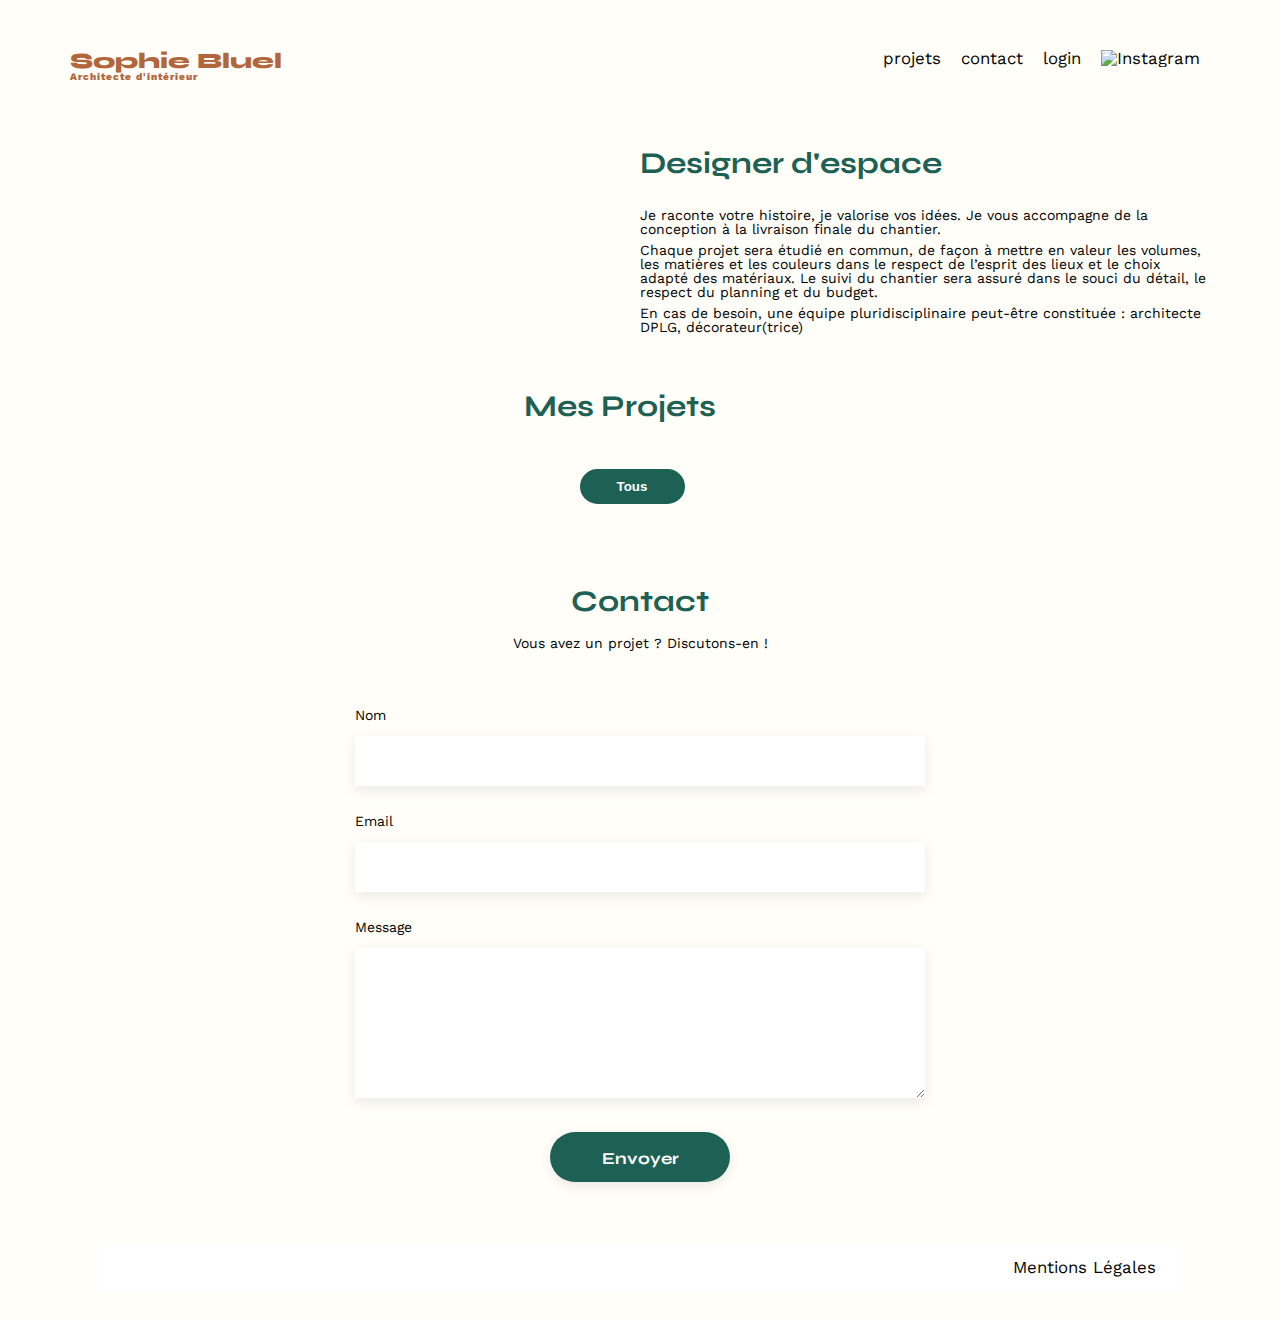
==== FrontEnd/index.html @ 2ed7d847 "correction style modale" ====
<!DOCTYPE html>
<html lang="fr">

<head>
	<meta charset="UTF-8">
	<title>Sophie Bluel - Architecte d'intérieur</title>
	<meta name="viewport" content="width=device-width, initial-scale=1.0">
	<link rel="preconnect" href="https://fonts.googleapis.com">
	<link rel="preconnect" href="https://fonts.gstatic.com" crossorigin>
	<script src="https://kit.fontawesome.com/d220321d0c.js" crossorigin="anonymous"></script>
	<link href="https://fonts.googleapis.com/css2?family=Syne:wght@700;800&family=Work+Sans&display=swap"
		rel="stylesheet">
	<link rel="stylesheet" href="modale_test_style.css">
	<meta name="description" content="">
	<link rel="stylesheet" href="./assets/style.css">
</head>

<body>
	<div class="banner">
		<i class="fa-regular fa-pen-to-square"></i>
		<p>mode édition</p>
		<button>publier les changements</button>
	</div>
	<header>
		<h1>Sophie Bluel <span>Architecte d'intérieur</span></h1>
		<nav>
			<ul>
				<li><a href="index.html">projets</a></li>
				<li><a href="#">contact</a></li>
				<li class="login_logout"><a href="login.html">login</a></li>
				<li><a href="#"><img src="./assets/icons/instagram.png" alt="Instagram"></a></li>
			</ul>
		</nav>
	</header>
	<main>

		<section id="introduction">
			<figure id="avatar">
				<img src="./assets/images/sophie-bluel.png" alt="">
				<div class="modify_avatar">
				</div>
			</figure>
			<article>
				<div class="modify_bio">
				</div>
				<h2>Designer d'espace</h2>
				<p>Je raconte votre histoire, je valorise vos idées. Je vous accompagne de la conception à la livraison
					finale du chantier.</p>
				<p>Chaque projet sera étudié en commun, de façon à mettre en valeur les volumes, les matières et les
					couleurs dans le respect de l’esprit des lieux et le choix adapté des matériaux. Le suivi du
					chantier sera assuré dans le souci du détail, le respect du planning et du budget.</p>
				<p>En cas de besoin, une équipe pluridisciplinaire peut-être constituée : architecte DPLG,
					décorateur(trice)</p>
			</article>
		</section>
		<!-- 1ere modale  -->
		<aside id="modal1" class="modal" aria-hidden="true" role="modal" aria-labelledby="titlemodal"
			style="display:none">
			<div class="modal-wrapper js-modal-stop">
				<div class="x_mark">
					<i class="fa-sharp fa-solid fa-xmark js-modal-close"></i>
				</div>
				<h3>Galerie photo</h3>
				<div class="modal_gallery">
				</div>
				<hr>


				<input type="submit" value="Ajouter une photo" class="add_work">
				<p class="delete_gallery">supprimer la gallerie</p>
			</div>


			</div>
		</aside>
		<!-- 2e modale  -->
		<aside id="modal2" class="modal"aria-hidden="true" role="modal" aria-labelledby="titlemodal" style="display:none">
			<div class="modal-wrapper modal_wrapper2 js-modal-stop ">
				<div class="modal2_nav">
					<a href="#modal1" class="return_back js-modal"><i class="fa-solid fa-arrow-left"></i></a>
					<i class="fa-sharp fa-solid fa-xmark js-modal-close"></i>
				</div>
				<h3>Ajout photo</h3>
				<form>
					<div class="modal2_add_picture_box">
						<i class="fa-regular fa-image"></i>
						<label for="file" class="btn_add_file" >+ Ajouter photo</label>
						<input id="file" type="file" style="display: none;" accept=".png, .jpg, .jpeg" name="add_file" required>
						<p>jpg. png : 4mo max</p>
					</div>
					<div class="modal_form_description">
						<label for="modal_form_title">Titre</label>
						<input type="text" name="modal_form_title" id="modal_form_title" required>
						<label for="modal_form_categories">Catégorie</label>
						<select name="modal_form_categories" id="modal_form_categories" required>
						</select>
					</div>

					
					<hr>
					
					<input type="submit" value="valider" id="modal2_submit">
					
				</form>
			</div>


			</div>
		</aside>
		<section id="portfolio">
			<div class="project">
				<h2>Mes Projets</h2>
				<div class="modify_project">
				</div>
			</div>
			<div class="filtres">
				<button id="btn_tous" class="btn active_btn">Tous</button>
			</div>
			<div class="gallery">
			</div>
		</section>
		<section id="contact">
			<h2>Contact</h2>
			<p>Vous avez un projet ? Discutons-en !</p>
			<form action="#" method="post">
				<label for="name">Nom</label>
				<input type="text" name="name" id="name">
				<label for="email">Email</label>
				<input type="email" name="email" id="email">
				<label for="message">Message</label>
				<textarea name="message" id="message" cols="30" rows="10"></textarea>
				<input type="submit" value="Envoyer">
			</form>
		</section>
	</main>

	<footer>
		<nav>
			<ul>
				<li>Mentions Légales</li>
			</ul>
		</nav>
	</footer>
	<!-- <script src="works.js"></script> -->
	<script src="scripts/script.js" defer></script>
	<script src="scripts/modal.js" defer></script>
</body>

</html>
---- FrontEnd/modale_test_style.css ----
* {
    box-sizing: border-box;
    margin: 0;
    padding: 0;
}

.modal {
    position: fixed;
    display: flex;
    align-items: center;
    justify-content: center;
    top: 0;
    left: 0;
    width: 100%;
    height: 100%;
    background-color: rgba(0, 0, 0, 0.3);
}

.modal-wrapper {
    overflow: auto;
    display: flex;
    flex-direction: column;
    align-items: center;
    max-height: calc(100vh - 30px);
    max-width: calc(60vw - 20px);
    border-radius: 10px;
    padding: 20px;
    background-color: #fff;

}

.modal h3 {
    text-align: center;
    margin-top: 10px;
    margin-bottom: 10px;
    font-size: 2rem;
}

.modal_gallery {
    overflow: auto; /* permet de créer un scroll sur la gallerie de la modale si beaucoup de projets */
    display: grid;
    grid-template-columns: repeat(5, 1fr);
    margin: 0 25%;

}

.modal_gallery p {
    font-size: 0.8rem;
    margin-bottom: 1rem;
    margin-top: 0.2rem;
}

.x_mark {
    display: flex;
    justify-content: end;
    width: 95%;
}

.fa-xmark {
    text-align: end;
    cursor: pointer;
}

.modal_img_wrapper {
    position: relative;
    width: 80%;

}

.modal img {
    display: block;
    width: 100%;
    object-fit: cover;
}

.fa-arrows-up-down-left-right{
    visibility: hidden;
    right: 18px;
    
}

.fa-trash-can {
    right: 3px;
    cursor: pointer;
}

.fa-trash-can, .fa-arrows-up-down-left-right {
    font-size: 0.4rem;
    position: absolute;
    top: 3px;
    background-color: black;
    color: white;
    padding: 0.2rem;
}

.modal_img_wrapper:hover .fa-arrows-up-down-left-right {
    visibility: visible;
}

hr {
    border: 0.5px solid #b3b3b3;
    width: 60%;
    height: 0.5px;


}

.add_work {
    border: none;
    padding: 1em;
}

.delete_gallery {
    color: red;
    cursor: pointer;
}

/* 2e modale  */
.modal-wrapper2 {
    overflow: auto;
}
#modal2 form {
    display: flex;
    justify-content: center;
    flex-direction: column;
}

.modal2_nav {
    width: 100%;
    display: flex;
    justify-content: space-between;
    
}

.fa-arrow-left {
    cursor: pointer;
}

#modal2 h3 {
    font-weight: 400;
    margin-bottom: 2rem;
}

.modal2_add_picture_box {
    display: flex;
    flex-direction: column;
    justify-content: center;
    align-items: center;
    background-color:  #E8F1F6;
    padding: 20px;
    width: 45vw;
    
}

.modal2_add_picture_box p {
    color: gray;
    margin-top: 0.5rem;
}

.fa-image {
    color: gray;
    font-size: 4.5rem;
 
}

.btn_add_file {
    text-align: center;
    min-width: 200px;
    padding: 0.8rem;
    border-radius: 20px;
    margin-top: 1rem;
    font-weight: 600;
    color: #4e85a3;
    background-color: rgba(174, 182, 200, 0.662);
    cursor: pointer;
}

.modal_form_description {
    display: flex;
    flex-direction: column;
    margin-top: 1rem;
}

#modal2 input, #modal2 select {
	height: 50px;
	font-size: 1.2em;
	border: none;
	box-shadow: 0px 4px 14px rgba(0, 0, 0, 0.09);
	outline: none;
}
#modal2 label {
	margin: 2em 0 1em 0;
    font-family: 'Work Sans';
}

#modal2_submit {
    min-width: 300px;
    background-color: #b3b3b3;  
    cursor: default;
    margin-bottom: 1rem;
   
}


#modal2 hr {
    margin-top: 2rem;
    width: 100%;
}
---- FrontEnd/assets/style.css ----
/* http://meyerweb.com/eric/tools/css/reset/
   v2.0 | 20110126
   License: none (public domain)
*/

html, body, div, span, applet, object, iframe,
h1, h2, h3, h4, h5, h6, p, blockquote, pre,
a, abbr, acronym, address, big, cite, code,
del, dfn, em, img, ins, kbd, q, s, samp,
small, strike, strong, sub, sup, tt, var,
b, u, i, center,
dl, dt, dd, ol, ul, li,
fieldset, form, label, legend,
table, caption, tbody, tfoot, thead, tr, th, td,
article, aside, canvas, details, embed,
figure, figcaption, footer, header, hgroup,
menu, nav, output, ruby, section, summary,
time, mark, audio, video {
	margin: 0;
	padding: 0;
	border: 0;
	font-size: 100%;
	font: inherit;
	vertical-align: baseline;
}
/* HTML5 display-role reset for older browsers */
article, aside, details, figcaption, figure,
footer, header, hgroup, menu, nav, section {
	display: block;
}
body {
	line-height: 1;
}
ol, ul {
	list-style: none;
}
blockquote, q {
	quotes: none;
}
blockquote:before, blockquote:after,
q:before, q:after {
	content: '';
	content: none;
}
table {
	border-collapse: collapse;
	border-spacing: 0;
}
/** end reset css**/
input {
	padding: 1rem;
}
body {
	max-width: 1140px;
	margin:auto;
	font-family: 'Work Sans' ;
	font-size: 14px;
	background-color: #FFFEF8;
}
header {
	display: flex;
	justify-content: space-between;
	margin: 50px 0
}
section {
	margin: 50px 0
}
a {
	text-decoration: none;
	color: #000;
}
h1{
	display: flex;
	flex-direction: column;
	font-family: 'Syne';
	font-size: 22px;
	font-weight: 800;
	color: #B1663C
}

h1 > span {
	font-family: 'Work Sans';
	font-size:10px;
	letter-spacing: 0.1em;
;
}

h2{
	font-family: 'Syne';
	font-weight: 700;
	font-size: 30px;
	color: #1D6154
}
nav ul {
	display: flex;
	align-items: center;
	list-style-type: none;

}
nav li {
	padding: 0 10px;
	font-size: 1.2em;
}

li:hover, li a:hover {
	color: #B1663C;
}
#introduction {
	display: flex;
	align-items: center;
}
#introduction figure {
	flex: 1
}
#introduction img {
	display: block;
	margin: auto;
	width: 80%;
}

#introduction article {
	flex: 1
}
#introduction h2 {
	margin-bottom: 1em;
}

#introduction p {
	margin-bottom: 0.5em;
}
#portfolio h2 {
	text-align: center;
	margin-right: 2.5rem;
	
}
.filtres {
	display: flex;
	justify-content: center;
	margin-bottom: 2rem;
	
}
.btn {
	padding: 0.5rem;
	border-radius: 20px;
	margin-right: 1rem;
	min-width: 105px;
	border: 2px solid #1D6154;
	color: #1D6154;
	font-weight: 600;
	background-color: #FFFEF8;
	cursor: pointer;
}
.active_btn{
	background-color: #1D6154;
	color: #fff;
}


.gallery {
	width: 100%;
	display: grid;
	grid-template-columns: 1fr 1fr 1fr;
	grid-column-gap: 20px;
	grid-row-gap: 20px;
}

.gallery img {
	width: 100%;

}
#contact {
	width: 50%;
	margin: auto;
}
#contact > * {
	text-align: center;

}
#contact h2{
	margin-bottom: 20px;
}
#contact form, #login form {
	text-align: left;
	margin-top:30px;
	display: flex;
	flex-direction: column;
}

#contact input, #login input {
	height: 50px;
	font-size: 1.2em;
	border: none;
	box-shadow: 0px 4px 14px rgba(0, 0, 0, 0.09);
	outline: none;
}
#contact label, #login label {
	margin: 2em 0 1em 0;
}
#contact textarea {
	border: none;
	box-shadow: 0px 4px 14px rgba(0, 0, 0, 0.09);
	outline: none;
}

input[type="submit"]{
	font-family: 'Syne';
	font-weight: 700;
	color: white;
	background-color: #1D6154;
	margin : 2em auto ;
	width: 180px;
	text-align: center;
	border-radius: 60px ;
	cursor: pointer;
}

footer {
	width: 100%;
	


}
footer nav ul {
	display: flex;
	justify-content: flex-end;
	margin: 2em;
	background-color: #fff;
	padding: 1rem;
	
}
/* style page login  */
#login{
	width: 30%;
	margin: auto;
}

#login h2 {
	text-align: center;
	margin-top: 150px;
	
}

#login a {
	text-decoration: underline;
	text-align: center;
	margin-bottom: 20px;
}

#password {
	margin-bottom: 1rem;
}
.error_msg_container{
	height: 1rem;
}
#login .connection_error {
	box-shadow: 0px 0px 10px 5px rgb(218, 16, 16);
	animation: shake 0.8s 1;
}

/* animation mauvais mdp  */
@keyframes shake {

	from, to {
		transform: translate3d(0, 0, 0);
	  }
	
	  10%, 30%, 50%, 70%, 90% {
		transform: translate3d(-10px, 0, 0);
	  }
	
	  20%, 40%, 60%, 80% {
		transform: translate3d(10px, 0, 0);
	  }
	}
	.error_message_login {
		text-align: center;
		color: rgb(218, 16, 16)
	}

/* style page accueil mode édition   */

.banner {
	display: none;
	justify-content: center;
	align-items: center;
	background-color: #000;
	color: white;
	height: 3rem;
}
.banner > * {
	margin-left: 1rem;
}

.banner button {
	background-color: #fff;
	border-radius: 15px;
	padding: 0.5rem;
	width: 200px;
	border: none;
	font-weight: bold;
}

.modify_avatar {
	display: flex;
	margin-left: 55px;
	margin-top: 1rem;
	cursor: pointer;

}
.modify_bio {
	margin-bottom: 1rem;
}
.modify_avatar a, .modify_project a, .modify_bio a {
	margin-left: 0.5rem;
}

.project {
	display: flex;
	justify-content: center;
	align-items: center;
	margin-bottom: 3rem;
}

.modify_project, .modify_bio {
	display: flex;
	cursor: pointer;
}


.login_logout {
	cursor: pointer;
}
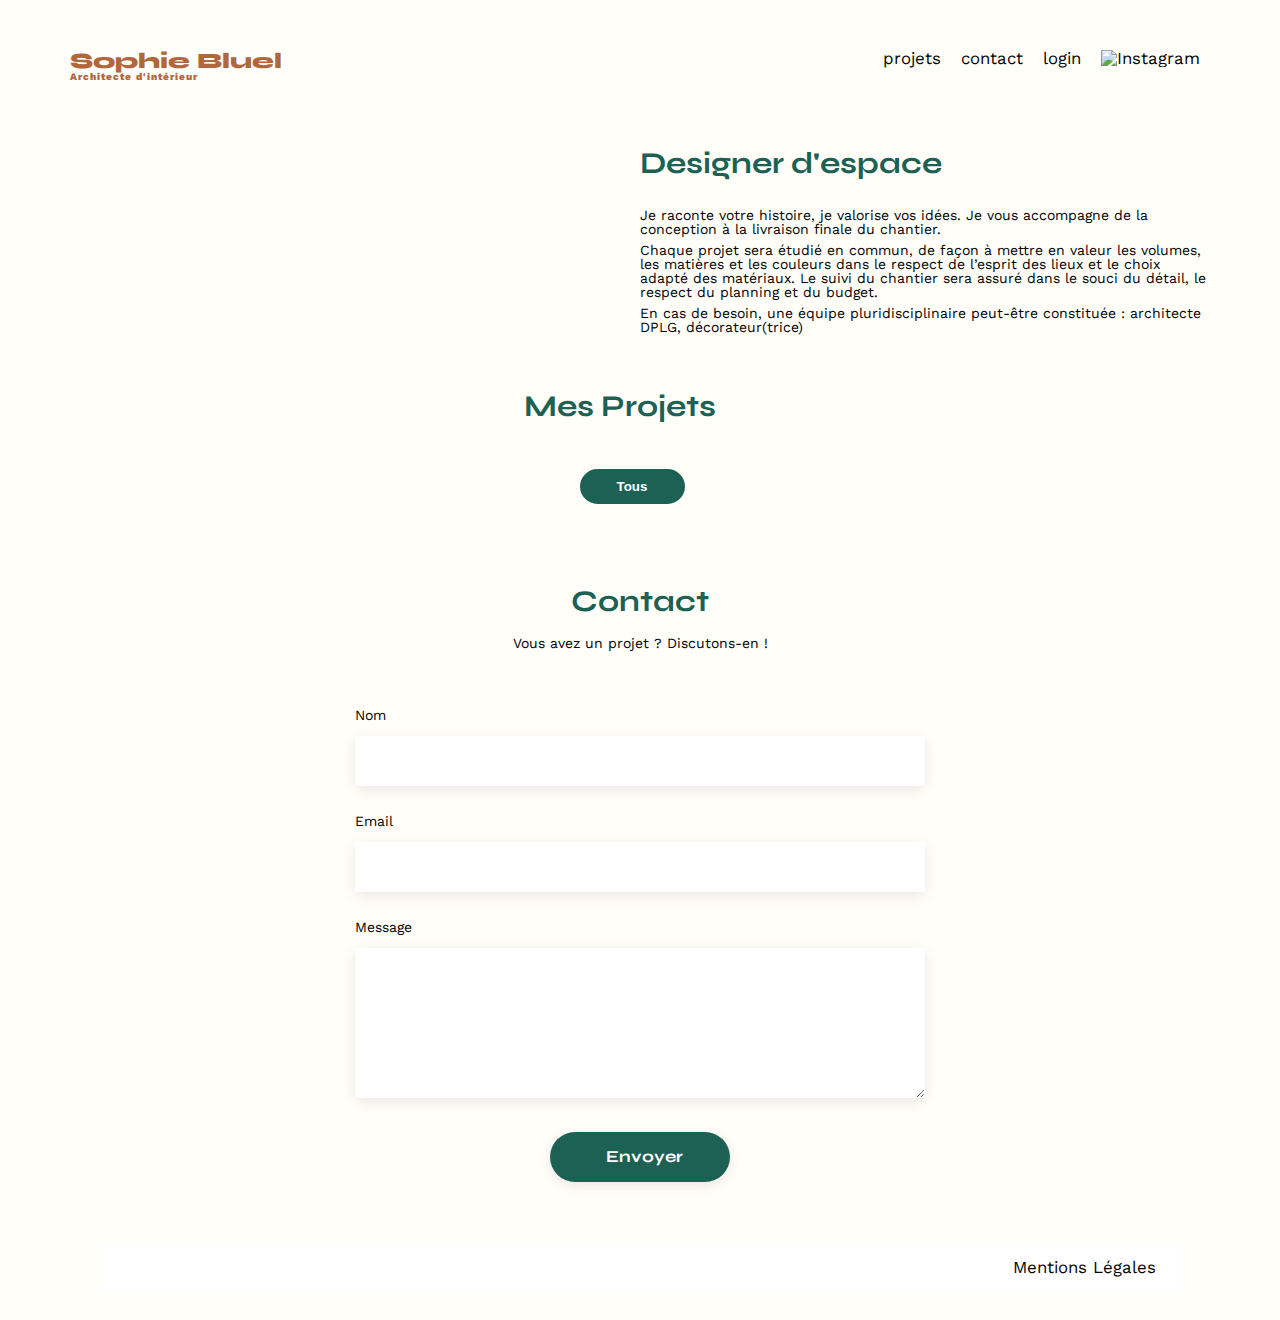
==== commit 78db6d65: "reset de la modale 2 à la fermeture" ====
--- a/FrontEnd/index.html
+++ b/FrontEnd/index.html
@@ -10,9 +10,9 @@
 	<script src="https://kit.fontawesome.com/d220321d0c.js" crossorigin="anonymous"></script>
 	<link href="https://fonts.googleapis.com/css2?family=Syne:wght@700;800&family=Work+Sans&display=swap"
 		rel="stylesheet">
-	<link rel="stylesheet" href="modale_test_style.css">
+	<link rel="stylesheet" href="./assets/styles/modale.css">
 	<meta name="description" content="">
-	<link rel="stylesheet" href="./assets/style.css">
+	<link rel="stylesheet" href="./assets/styles/style.css">
 </head>
 
 <body>
@@ -74,37 +74,40 @@
 			</div>
 		</aside>
 		<!-- 2e modale  -->
-		<aside id="modal2" class="modal"aria-hidden="true" role="modal" aria-labelledby="titlemodal" style="display:none">
+		<aside id="modal2" class="modal" aria-hidden="true" role="modal" aria-labelledby="titlemodal"
+			style="display:none">
 			<div class="modal-wrapper modal_wrapper2 js-modal-stop ">
 				<div class="modal2_nav">
 					<a href="#modal1" class="return_back js-modal"><i class="fa-solid fa-arrow-left"></i></a>
 					<i class="fa-sharp fa-solid fa-xmark js-modal-close"></i>
 				</div>
 				<h3>Ajout photo</h3>
-				<form>
+				<form class="js-add-file" action="#" method="post">
 					<div class="modal2_add_picture_box">
-						<i class="fa-regular fa-image"></i>
-						<label for="file" class="btn_add_file" >+ Ajouter photo</label>
-						<input id="file" type="file" style="display: none;" accept=".png, .jpg, .jpeg" name="add_file" required>
-						<p>jpg. png : 4mo max</p>
+						<div class="preview"></div>
+						<div class="js_add_file_container add_file_design">
+							<i class="fa-regular fa-image"></i>
+							<label for="file" class="btn_add_file">+ Ajouter photo</label>
+							<input id="file" type="file" style="display: none;" accept=".png, .jpg, .jpeg" name="file"
+								required>
+							<p>jpg. png : 4mo max</p>
+						</div>
 					</div>
 					<div class="modal_form_description">
 						<label for="modal_form_title">Titre</label>
-						<input type="text" name="modal_form_title" id="modal_form_title" required>
+						<input type="text" name="title" id="modal_form_title" required>
 						<label for="modal_form_categories">Catégorie</label>
-						<select name="modal_form_categories" id="modal_form_categories" required>
+						<select name="category" id="modal_form_categories" required>
 						</select>
 					</div>
 
-					
+
 					<hr>
-					
+
 					<input type="submit" value="valider" id="modal2_submit">
-					
+
 				</form>
 			</div>
-
-
 			</div>
 		</aside>
 		<section id="portfolio">
--- a/FrontEnd/assets/styles/modale.css
+++ b/FrontEnd/assets/styles/modale.css
@@ -0,0 +1,229 @@
+* {
+    box-sizing: border-box;
+    margin: 0;
+    padding: 0;
+}
+
+.modal {
+    position: fixed;
+    display: flex;
+    align-items: center;
+    justify-content: center;
+    top: 0;
+    left: 0;
+    width: 100%;
+    height: 100%;
+    background-color: rgba(0, 0, 0, 0.3);
+}
+
+.modal-wrapper {
+    overflow: auto;
+    display: flex;
+    flex-direction: column;
+    align-items: center;
+    max-height: calc(100vh - 30px);
+    width: calc(50vw - 20px);
+    border-radius: 10px;
+    padding: 20px;
+    background-color: #fff;
+
+}
+
+.modal h3 {
+    text-align: center;
+    margin-top: 10px;
+    margin-bottom: 10px;
+    font-size: 2rem;
+}
+
+.modal_gallery {
+    overflow: auto; /* permet de créer un scroll sur la gallerie de la modale si beaucoup de projets */
+    display: grid;
+    grid-template-columns: repeat(5, 1fr);
+    margin: 0 25%;
+
+}
+
+.modal_gallery p {
+    font-size: 0.8rem;
+    margin-bottom: 1rem;
+    margin-top: 0.2rem;
+}
+
+.x_mark {
+    display: flex;
+    justify-content: end;
+    width: 95%;
+}
+
+.fa-xmark {
+    text-align: end;
+    cursor: pointer;
+}
+
+.modal_img_wrapper {
+    position: relative;
+    width: 80%;
+
+}
+
+.modal img {
+    display: block;
+    width: 100%;
+    object-fit: cover;
+}
+
+.fa-arrows-up-down-left-right{
+    visibility: hidden;
+    right: 18px;
+    
+}
+
+.fa-trash-can {
+    right: 3px;
+    cursor: pointer;
+}
+
+.fa-trash-can, .fa-arrows-up-down-left-right {
+    font-size: 0.4rem;
+    position: absolute;
+    top: 3px;
+    background-color: black;
+    color: white;
+    padding: 0.2rem;
+}
+
+.modal_img_wrapper:hover .fa-arrows-up-down-left-right {
+    visibility: visible;
+}
+
+hr {
+    border: 0.5px solid #b3b3b3;
+    width: 50%;
+    height: 0.5px;
+
+
+}
+
+.add_work {
+    border: none;
+    padding: 1em;
+}
+
+.delete_gallery {
+    color: red;
+    cursor: pointer;
+}
+
+/* 2e modale  */
+.modal-wrapper2 {
+    overflow: auto;
+    
+    
+}
+#modal2 form {
+    display: flex;
+    justify-content: center;
+    flex-direction: column;
+}
+
+.modal2_nav {
+    width: 100%;
+    display: flex;
+    justify-content: space-between;
+    
+}
+
+.fa-arrow-left {
+    cursor: pointer;
+}
+
+#modal2 h3 {
+    font-weight: 400;
+    margin-bottom: 2rem;
+}
+
+.modal2_add_picture_box {
+    display: flex;
+    flex-direction: column;
+    justify-content: center;
+    align-items: center;
+    background-color:  #E8F1F6;
+    width: 30vw;
+    
+    
+    
+}
+.add_file_design {
+    display: flex;
+    flex-direction: column;
+    justify-content: center;
+    align-items: center;
+    padding: 20px;
+    width: 30vw;
+    
+}
+
+.modal2_add_picture_box p {
+    color: gray;
+    margin-top: 0.5rem;
+}
+
+.fa-image {
+    color: gray;
+    font-size: 4.5rem;
+ 
+}
+
+.btn_add_file {
+    text-align: center;
+    min-width: 200px;
+    padding: 0.8rem;
+    border-radius: 20px;
+    margin-top: 1rem;
+    font-weight: 600;
+    color: #4e85a3;
+    background-color: rgba(174, 182, 200, 0.662);
+    cursor: pointer;
+}
+
+.modal_form_description {
+    display: flex;
+    flex-direction: column;
+    margin-top: 1rem;
+}
+
+#modal2 input, #modal2 select {
+	height: 50px;
+	font-size: 1.2em;
+	border: none;
+	box-shadow: 0px 4px 14px rgba(0, 0, 0, 0.09);
+	outline: none;
+}
+#modal2 label {
+	margin: 2em 0 1em 0;
+    font-family: 'Work Sans';
+}
+
+#modal2_submit {
+    min-width: 300px;
+    background-color: #b3b3b3;  
+    cursor: default;
+    margin-bottom: 1rem;
+   
+}
+
+
+#modal2 hr {
+    margin-top: 2rem;
+    width: 100%;
+}
+
+
+.preview img {
+    width: 200px;
+    object-fit: cover;
+    
+}
+
+
--- a/FrontEnd/assets/styles/style.css
+++ b/FrontEnd/assets/styles/style.css
@@ -0,0 +1,334 @@
+/* http://meyerweb.com/eric/tools/css/reset/
+   v2.0 | 20110126
+   License: none (public domain)
+*/
+
+html, body, div, span, applet, object, iframe,
+h1, h2, h3, h4, h5, h6, p, blockquote, pre,
+a, abbr, acronym, address, big, cite, code,
+del, dfn, em, img, ins, kbd, q, s, samp,
+small, strike, strong, sub, sup, tt, var,
+b, u, i, center,
+dl, dt, dd, ol, ul, li,
+fieldset, form, label, legend,
+table, caption, tbody, tfoot, thead, tr, th, td,
+article, aside, canvas, details, embed,
+figure, figcaption, footer, header, hgroup,
+menu, nav, output, ruby, section, summary,
+time, mark, audio, video {
+	margin: 0;
+	padding: 0;
+	border: 0;
+	font-size: 100%;
+	font: inherit;
+	vertical-align: baseline;
+}
+/* HTML5 display-role reset for older browsers */
+article, aside, details, figcaption, figure,
+footer, header, hgroup, menu, nav, section {
+	display: block;
+}
+body {
+	line-height: 1;
+}
+ol, ul {
+	list-style: none;
+}
+blockquote, q {
+	quotes: none;
+}
+blockquote:before, blockquote:after,
+q:before, q:after {
+	content: '';
+	content: none;
+}
+table {
+	border-collapse: collapse;
+	border-spacing: 0;
+}
+/** end reset css**/
+input, select {
+	padding-left: 0.5rem;
+	
+}
+
+body {
+	max-width: 1140px;
+	margin:auto;
+	font-family: 'Work Sans' ;
+	font-size: 14px;
+	background-color: #FFFEF8;
+}
+header {
+	display: flex;
+	justify-content: space-between;
+	margin: 50px 0
+}
+section {
+	margin: 50px 0
+}
+a {
+	text-decoration: none;
+	color: #000;
+}
+h1{
+	display: flex;
+	flex-direction: column;
+	font-family: 'Syne';
+	font-size: 22px;
+	font-weight: 800;
+	color: #B1663C
+}
+
+h1 > span {
+	font-family: 'Work Sans';
+	font-size:10px;
+	letter-spacing: 0.1em;
+;
+}
+
+h2{
+	font-family: 'Syne';
+	font-weight: 700;
+	font-size: 30px;
+	color: #1D6154
+}
+nav ul {
+	display: flex;
+	align-items: center;
+	list-style-type: none;
+
+}
+nav li {
+	padding: 0 10px;
+	font-size: 1.2em;
+}
+
+li:hover, li a:hover {
+	color: #B1663C;
+}
+#introduction {
+	display: flex;
+	align-items: center;
+}
+#introduction figure {
+	flex: 1
+}
+#introduction img {
+	display: block;
+	margin: auto;
+	width: 80%;
+}
+
+#introduction article {
+	flex: 1
+}
+#introduction h2 {
+	margin-bottom: 1em;
+}
+
+#introduction p {
+	margin-bottom: 0.5em;
+}
+#portfolio h2 {
+	text-align: center;
+	margin-right: 2.5rem;
+	
+}
+.filtres {
+	display: flex;
+	justify-content: center;
+	margin-bottom: 2rem;
+	
+}
+.btn {
+	padding: 0.5rem;
+	border-radius: 20px;
+	margin-right: 1rem;
+	min-width: 105px;
+	border: 2px solid #1D6154;
+	color: #1D6154;
+	font-weight: 600;
+	background-color: #FFFEF8;
+	cursor: pointer;
+}
+.active_btn{
+	background-color: #1D6154;
+	color: #fff;
+}
+
+
+.gallery {
+	width: 100%;
+	display: grid;
+	grid-template-columns: 1fr 1fr 1fr;
+	grid-column-gap: 20px;
+	grid-row-gap: 20px;
+}
+
+.gallery img {
+	width: 100%;
+
+}
+#contact {
+	width: 50%;
+	margin: auto;
+}
+#contact > * {
+	text-align: center;
+
+}
+#contact h2{
+	margin-bottom: 20px;
+}
+#contact form, #login form {
+	text-align: left;
+	margin-top:30px;
+	display: flex;
+	flex-direction: column;
+}
+
+#contact input, #login input {
+	height: 50px;
+	font-size: 1.2em;
+	border: none;
+	box-shadow: 0px 4px 14px rgba(0, 0, 0, 0.09);
+	outline: none;
+}
+#contact label, #login label {
+	margin: 2em 0 1em 0;
+}
+#contact textarea {
+	border: none;
+	box-shadow: 0px 4px 14px rgba(0, 0, 0, 0.09);
+	outline: none;
+}
+
+input[type="submit"]{
+	font-family: 'Syne';
+	font-weight: 700;
+	color: white;
+	background-color: #1D6154;
+	margin : 2em auto ;
+	width: 180px;
+	text-align: center;
+	border-radius: 60px ;
+	cursor: pointer;
+}
+
+footer {
+	width: 100%;
+	
+
+
+}
+footer nav ul {
+	display: flex;
+	justify-content: flex-end;
+	margin: 2em;
+	background-color: #fff;
+	padding: 1rem;
+	
+}
+/* style page login  */
+#login{
+	width: 30%;
+	margin: auto;
+}
+
+#login h2 {
+	text-align: center;
+	margin-top: 150px;
+	
+}
+
+#login a {
+	text-decoration: underline;
+	text-align: center;
+	margin-bottom: 20px;
+}
+
+#password {
+	margin-bottom: 1rem;
+}
+.error_msg_container{
+	height: 1rem;
+}
+#login .connection_error {
+	box-shadow: 0px 0px 10px 5px rgb(218, 16, 16);
+	animation: shake 0.8s 1;
+}
+
+/* animation mauvais mdp  */
+@keyframes shake {
+
+	from, to {
+		transform: translate3d(0, 0, 0);
+	  }
+	
+	  10%, 30%, 50%, 70%, 90% {
+		transform: translate3d(-10px, 0, 0);
+	  }
+	
+	  20%, 40%, 60%, 80% {
+		transform: translate3d(10px, 0, 0);
+	  }
+	}
+	.error_message_login {
+		text-align: center;
+		color: rgb(218, 16, 16)
+	}
+
+/* style page accueil mode édition   */
+
+.banner {
+	display: none;
+	justify-content: center;
+	align-items: center;
+	background-color: #000;
+	color: white;
+	height: 3rem;
+}
+.banner > * {
+	margin-left: 1rem;
+}
+
+.banner button {
+	background-color: #fff;
+	border-radius: 15px;
+	padding: 0.5rem;
+	width: 200px;
+	border: none;
+	font-weight: bold;
+}
+
+.modify_avatar {
+	display: flex;
+	margin-left: 55px;
+	margin-top: 1rem;
+	cursor: pointer;
+
+}
+.modify_bio {
+	margin-bottom: 1rem;
+}
+.modify_avatar a, .modify_project a, .modify_bio a {
+	margin-left: 0.5rem;
+}
+
+.project {
+	display: flex;
+	justify-content: center;
+	align-items: center;
+	margin-bottom: 3rem;
+}
+
+.modify_project, .modify_bio {
+	display: flex;
+	cursor: pointer;
+}
+
+
+.login_logout {
+	cursor: pointer;
+}
